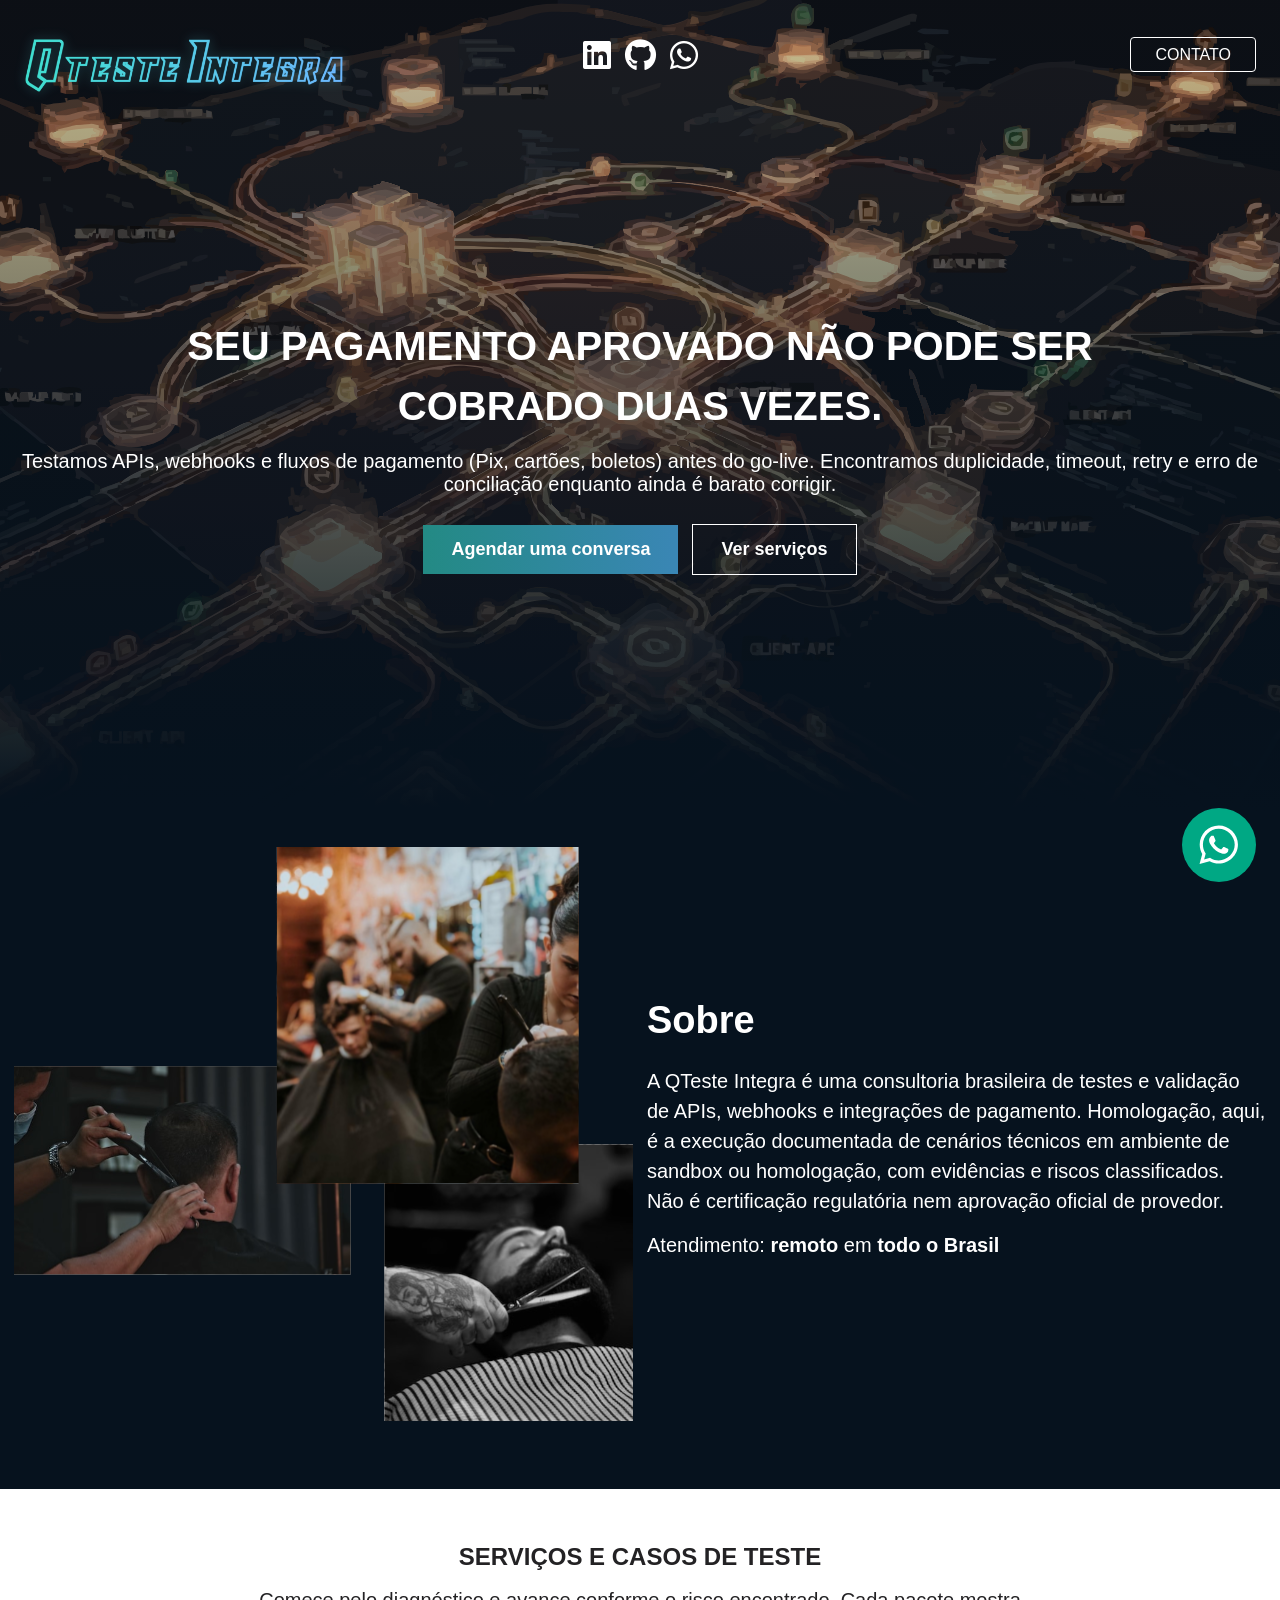
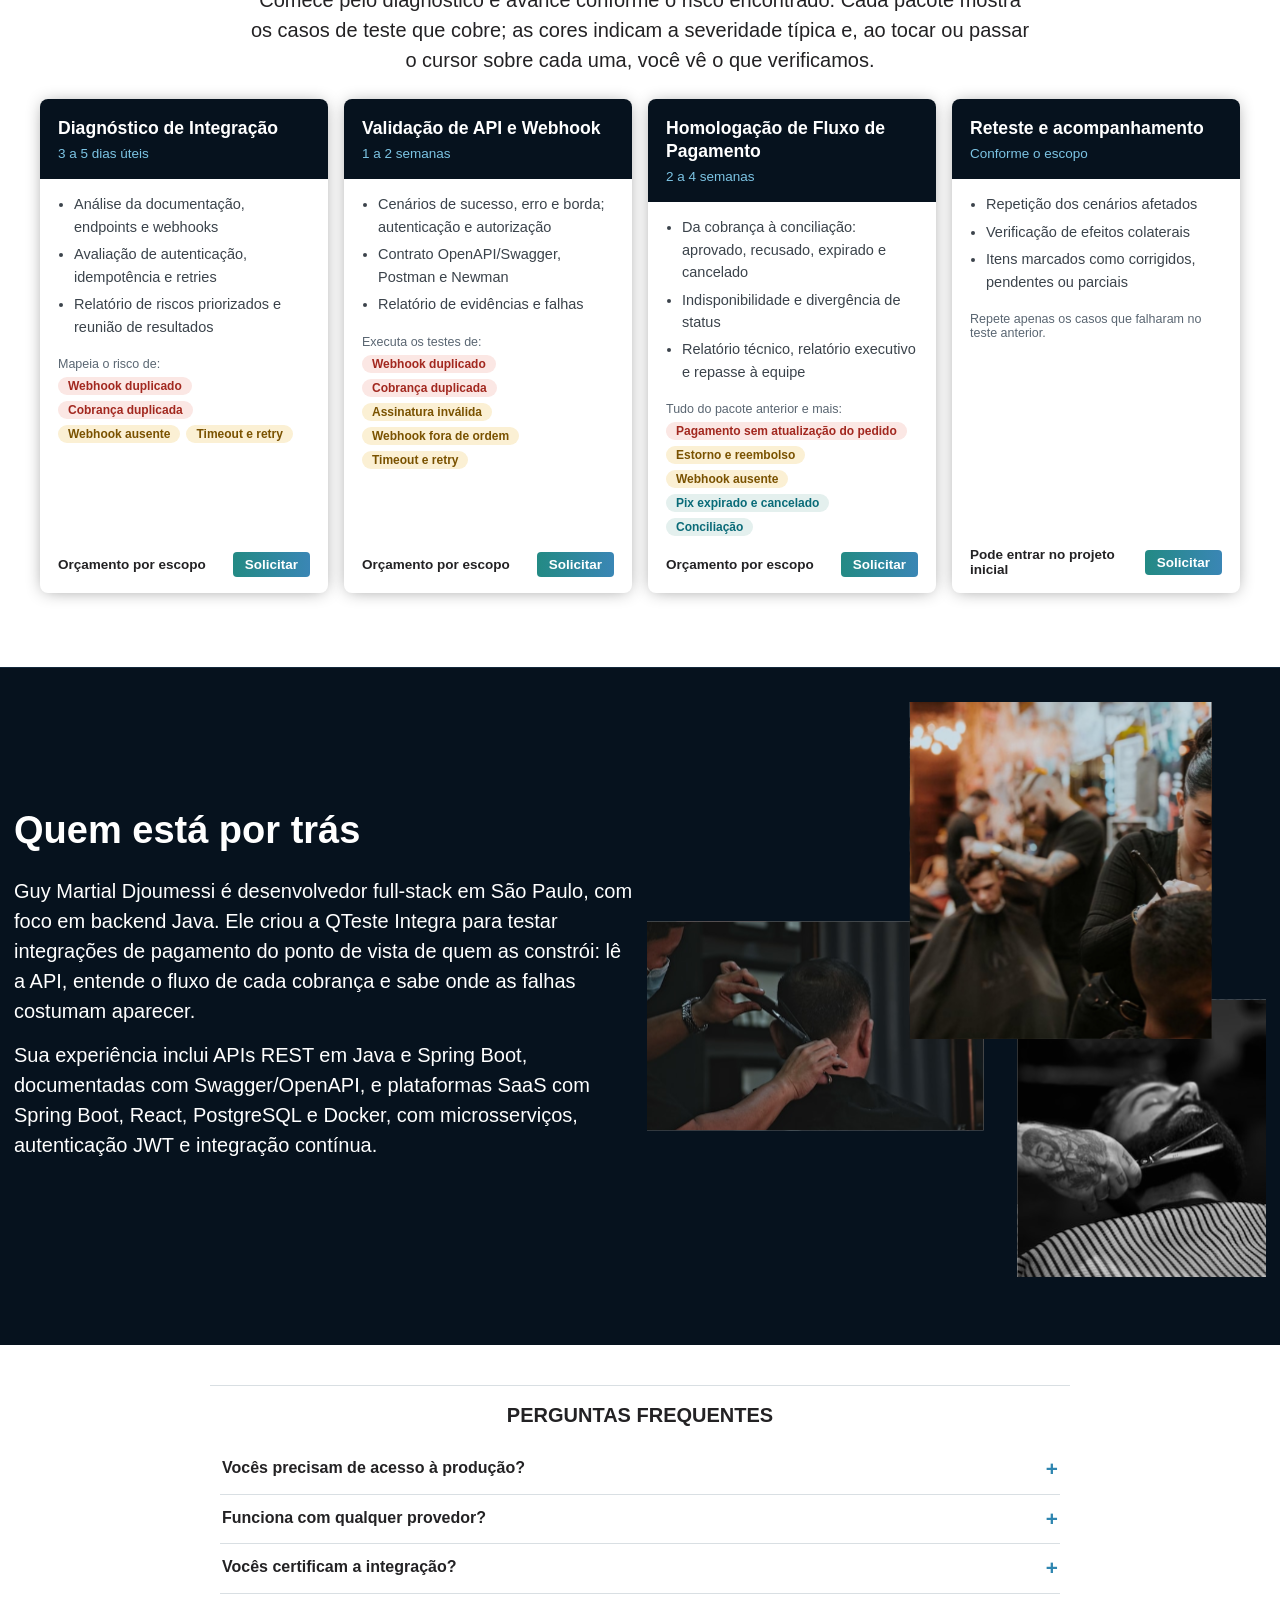
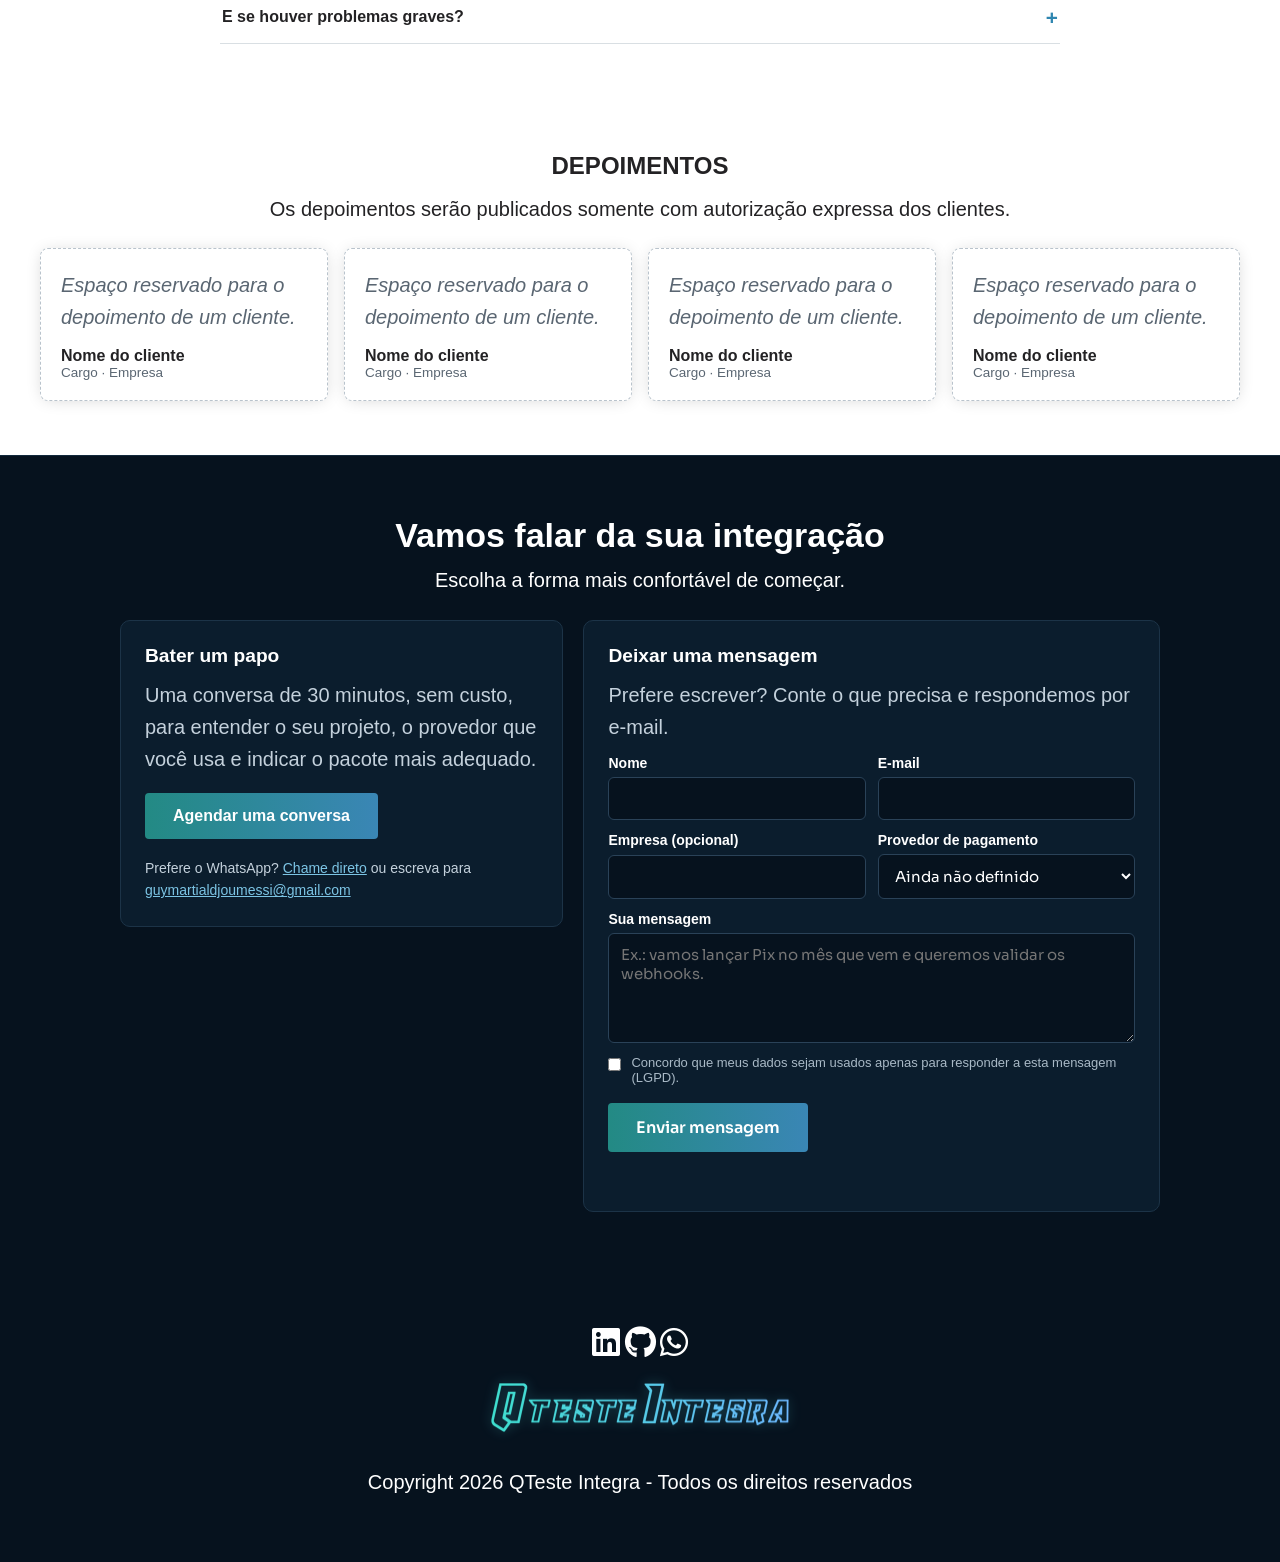
==== index.html @ 2d410e85 "Adiciona todos os arquivos do projeto" ====
<!DOCTYPE html>
<html lang="pt-BR">
<head>
    <meta charset="UTF-8" />
    <meta name="viewport" content="width=device-width, initial-scale=1.0" />
    <title>QTeste Integra - Validação de APIs, webhooks e pagamentos</title>
    <meta name="description" content="Testamos APIs, webhooks e fluxos de pagamento antes do go-live. Diagnóstico, validação e homologação técnica." />

    <!-- Bibliotecas locais (funcionam sem internet) -->
    <link rel="stylesheet" href="libs/aos/aos.css" />
    <link rel="stylesheet" href="libs/fontawesome/css/all.min.css" />

    <!-- Fonte Sora (precisa de internet; sem ela usa Arial) -->
    <link rel="preconnect" href="https://fonts.googleapis.com" />
    <link rel="preconnect" href="https://fonts.gstatic.com" crossorigin />
    <link href="https://fonts.googleapis.com/css2?family=Sora:wght@300;400;500;600&display=swap" rel="stylesheet" />

    <!-- Estilos da página: edite aqui cores e tamanhos -->
    <link rel="stylesheet" href="style.css" />
    <script src="libs/aos/aos.js"></script>
    <noscript><style>[data-aos]{opacity:1!important;transform:none!important}</style></noscript>
</head>
<body>
     <!--Header-->
     <div class="bg-home"> 
        <header>

            <nav class="header-content container">
                <div class="header-icons" data-aos="fade-down" data-aos-delay="0">
                    <a href="https://www.linkedin.com/in/guydjoumessi" target="_blank">
                        <i class="fa-brands fa-linkedin fa-2x"></i>
                    </a>
                    <a href="https://github.com/GMDEVPRO" target="_blank">
                        <i class="fa-brands fa-github fa-2x"></i>
                    </a>
                    <a href="https://api.whatsapp.com/send?phone=5511958567231&amp;text=Quero%20agendar%20uma%20conversa%20sobre%20minha%20integra%C3%A7%C3%A3o%20de%20pagamento." target="_blank">
                        <i class="fa-brands fa-whatsapp fa-2x"></i>
                    </a>
            </div>
            
            <div class="header-logo" data-aos="fade-up" data-aos-delay="300">
                <img class="logo-img" src="asset1/logo-qteste.png" alt="QTeste Integra" />

            </div>

            <div data-aos="fade-down" data-aos-delay="0">
                <a class="header-button" href="cadastro.html">
                    CONTATO
                </a>
            </div>

        </nav>

        <main class="hero container" data-aos="fade-up" data-aos-delay="400">
            <h1>SEU PAGAMENTO APROVADO NÃO PODE SER COBRADO DUAS VEZES.</h1>
            <p>Testamos APIs, webhooks e fluxos de pagamento (Pix, cartões, boletos) antes do go-live. Encontramos duplicidade, timeout, 
               retry e erro de conciliação enquanto ainda é barato corrigir.</p>
            <div class="hero-btns"><a href="cadastro.html" class="button-contact">
                Agendar uma conversa 
            </a><a class="button-contact ghost" href="#servicos">Ver serviços</a></div>
        </main>
    </header>

</div>

<!--ABOUT-->

<section class="about">
    <div class="container about-content">
        <div data-aos="zoom-in" data-aos-delay="100">
            <img 
            src="asset1/sobre-2.svg" 
            alt="imagens sobre a QTeste Integra"
            />
        </div>

        <div 
        class="about-description"
        data-aos="zoom-out-left" data-aos-delay="250" 
        >
            <h2>Sobre</h2>
            <p>A QTeste Integra é uma consultoria brasileira de testes e validação de APIs, webhooks e integrações de pagamento. Homologação, aqui, é a execução documentada de cenários técnicos em ambiente de sandbox ou homologação, com evidências e riscos classificados. Não é certificação regulatória nem aprovação oficial de provedor.</p>
            <p>Atendimento: <strong>remoto</strong> em <strong>todo o Brasil</strong></p>

        </div>
    </div>

</section>

<!--SERVICES-->
<section class="services" id="servicos">
<div class="services-content container">
<h2>Serviços e casos de teste</h2>
<p>Comece pelo diagnóstico e avance conforme o risco encontrado. 
   Cada pacote mostra os casos de teste que cobre; as cores indicam a severidade típica e, ao tocar ou passar o cursor sobre cada uma, você vê o que verificamos.</p>
</div>
<div class="plans">

    <div class="plan" data-aos="fade-up" data-aos-delay="150">
      <div class="plan-top"><h3>Diagnóstico de Integração</h3><span>3 a 5 dias úteis</span></div>
      <ul>
        <li>Análise da documentação, endpoints e webhooks</li>
        <li>Avaliação de autenticação, idempotência e retries</li>
        <li>Relatório de riscos priorizados e reunião de resultados</li>
      </ul>
      <div class="chips"><span>Mapeia o risco de:</span>
        <span class="chip c" title="O mesmo evento chega duas vezes. O pedido deve ser baixado uma vez só.">Webhook duplicado</span>
        <span class="chip c" title="Dois cliques ou um retry criam duas cobranças? Verificamos a chave de idempotência.">Cobrança duplicada</span>
        <span class="chip a" title="O evento nunca chega. Existe consulta de status para recuperar?">Webhook ausente</span>
        <span class="chip a" title="A resposta demora. O retry cria efeito colateral ou respeita o estado anterior?">Timeout e retry</span></div>
      <!-- CHECKOUT (opcional): para vender o diagnóstico online, troque a linha abaixo por
           <div class="plan-info"><strong>Contratar agora</strong><a href="checkout.html">Contratar</a></div>
           e configure o valor e o link de pagamento em checkout.js. -->
      <div class="plan-info"><strong>Orçamento por escopo</strong><a href="cadastro.html?interesse=Diagn%C3%B3stico%20de%20Integra%C3%A7%C3%A3o">Solicitar</a></div></div>

    <div class="plan" data-aos="fade-up" data-aos-delay="250">
      <div class="plan-top"><h3>Validação de API e Webhook</h3><span>1 a 2 semanas</span></div>
      <ul>
        <li>Cenários de sucesso, erro e borda; autenticação e autorização</li>
        <li>Contrato OpenAPI/Swagger, Postman e Newman</li>
        <li>Relatório de evidências e falhas</li>
      </ul>
      <div class="chips"><span>Executa os testes de:</span>
        <span class="chip c" title="O mesmo evento chega duas vezes. O pedido deve ser baixado uma vez só.">Webhook duplicado</span>
        <span class="chip c" title="Dois cliques ou um retry criam duas cobranças? Verificamos a chave de idempotência.">Cobrança duplicada</span>
        <span class="chip a" title="Um payload falso é rejeitado ou aceito como pagamento verdadeiro?">Assinatura inválida</span>
        <span class="chip a" title="Eventos em ordem diferente da esperada não podem corromper o status final.">Webhook fora de ordem</span>
        <span class="chip a" title="A resposta demora. O retry cria efeito colateral ou respeita o estado anterior?">Timeout e retry</span></div>
      <div class="plan-info"><strong>Orçamento por escopo</strong><a href="cadastro.html?interesse=Valida%C3%A7%C3%A3o%20de%20API%20e%20Webhook">Solicitar</a></div></div>

    <div class="plan" data-aos="fade-up" data-aos-delay="300">
      <div class="plan-top"><h3>Homologação de Fluxo de Pagamento</h3><span>2 a 4 semanas</span></div>
      <ul>
        <li>Da cobrança à conciliação: aprovado, recusado, expirado e cancelado</li>
        <li>Indisponibilidade e divergência de status</li>
        <li>Relatório técnico, relatório executivo e repasse à equipe</li>
      </ul>
      <div class="chips"><span>Tudo do pacote anterior e mais:</span>
        <span class="chip c" title="O provedor aprova, o sistema não reconhece. O cliente pagou e não recebeu.">Pagamento sem atualização do pedido</span>
        <span class="chip a" title="Valor parcial, total, repetido e fora do prazo, com reflexo no pedido.">Estorno e reembolso</span>
        <span class="chip a" title="O evento nunca chega. Existe consulta de status para recuperar?">Webhook ausente</span>
        <span class="chip m" title="Status final correto e QR Code antigo sem efeito.">Pix expirado e cancelado</span>
        <span class="chip m" title="Extrato do provedor e base interna batem, inclusive com eventos fora de ordem.">Conciliação</span></div>
      <div class="plan-info"><strong>Orçamento por escopo</strong><a href="cadastro.html?interesse=Homologa%C3%A7%C3%A3o%20de%20Fluxo%20de%20Pagamento">Solicitar</a></div></div>

    <div class="plan" data-aos="fade-up" data-aos-delay="350">
      <div class="plan-top"><h3>Reteste e acompanhamento</h3><span>Conforme o escopo</span></div>
      <ul>
        <li>Repetição dos cenários afetados</li>
        <li>Verificação de efeitos colaterais</li>
        <li>Itens marcados como corrigidos, pendentes ou parciais</li>
      </ul>
      <div class="chips"><span>Repete apenas os casos que falharam no teste anterior.</span></div>
      <div class="plan-info"><strong>Pode entrar no projeto inicial</strong><a href="cadastro.html?interesse=Reteste%20e%20acompanhamento">Solicitar</a></div></div></div>

</section>

<!--ABOUT 2-->
<section class="about about2" id="quem-esta-por-tras">
<div class="container about-content">
<div class="about-description" data-aos="zoom-out-right" data-aos-delay="250">
<h2>Quem está por trás</h2>
<p>Guy Martial Djoumessi é desenvolvedor full-stack em São Paulo, com foco em backend Java. Ele criou a QTeste Integra para testar integrações de pagamento do ponto de vista de quem as constrói: lê a API, entende o fluxo de cada cobrança 
    e sabe onde as falhas costumam aparecer.</p>
<p>Sua experiência inclui APIs REST em Java e Spring Boot, documentadas com Swagger/OpenAPI, e plataformas SaaS com Spring Boot, React, PostgreSQL e Docker, 
    com microsserviços, autenticação JWT e integração contínua.</p>

</div>
<div data-aos="zoom-in" data-aos-delay="100"><img src="asset1/sobre-2.svg" alt="imagens sobre a QTeste Integra" /></div>
</div>
</section>
<!--FAQ-->
<section class="services faq-sec">
<div class="faq" data-aos="fade-up"><h3>Perguntas frequentes</h3><details><summary>Vocês precisam de acesso à produção?</summary><p>Não. Trabalhamos em sandbox ou homologação, com credenciais e dados de teste fornecidos por você.</p></details><details><summary>Funciona com qualquer provedor?</summary><p>Testamos o comportamento da sua integração via APIs REST e webhooks (Pix, cartão ou boleto). Na conversa inicial confirmamos se o ambiente de testes do provedor permite os cenários necessários.</p></details><details><summary>Vocês certificam a integração?</summary><p>Não. O trabalho valida o comportamento técnico e reduz risco operacional. Certificação oficial segue o processo do próprio provedor.</p></details><details><summary>E se houver problemas graves?</summary><p>Cada achado vem com evidência, severidade e recomendação. Depois das correções, o reteste confirma o que foi resolvido.</p></details></div>
</section>

<!--TESTIMONIALS-->
<section class="services testi">
<div class="services-content container"><h2>Depoimentos</h2>
<p>Os depoimentos serão publicados somente com autorização expressa dos clientes.</p></div>
<div class="testi-grid"><div class="testi-card" data-aos="fade-up" data-aos-delay="150"><p class="q">Espaço reservado para o depoimento de um cliente.</p><strong>Nome do cliente</strong><span>Cargo · Empresa</span></div><div class="testi-card" data-aos="fade-up" data-aos-delay="250"><p class="q">Espaço reservado para o depoimento de um cliente.</p><strong>Nome do cliente</strong><span>Cargo · Empresa</span></div><div class="testi-card" data-aos="fade-up" data-aos-delay="350"><p class="q">Espaço reservado para o depoimento de um cliente.</p><strong>Nome do cliente</strong><span>Cargo · Empresa</span></div><div class="testi-card" data-aos="fade-up" data-aos-delay="450"><p class="q">Espaço reservado para o depoimento de um cliente.</p><strong>Nome do cliente</strong><span>Cargo · Empresa</span></div></div>
</section>

<!--CONTACT-->
<!-- Contato: "Bater um papo" (WhatsApp) ou "Deixar uma mensagem" (formulário -> e-mail).
     Configure o envio do formulário em script.js (variáveis EMAIL e FORM_ENDPOINT). -->
<section class="about contact-sec" id="contato">
    <div class="container">
        <div class="contact-head" data-aos="fade-up">
            <h2>Vamos falar da sua integração</h2>
            <p>Escolha a forma mais confortável de começar.</p>
        </div>
        <div class="contact-grid">
            <div class="contact-card" data-aos="fade-up" data-aos-delay="150">
                <h3>Bater um papo</h3>
                <p>Uma conversa de 30 minutos, sem custo, para entender o seu projeto, o provedor que você usa e indicar o pacote mais adequado.</p>
                <a class="button-contact" href="cadastro.html">Agendar uma conversa</a>
                <p class="contact-small">Prefere o WhatsApp? <a href="https://api.whatsapp.com/send?phone=5511958567231&amp;text=Quero%20bater%20um%20papo%20sobre%20o%20meu%20projeto%20de%20integra%C3%A7%C3%A3o." target="_blank">Chame direto</a> ou escreva para <a href="mailto:guymartialdjoumessi@gmail.com">guymartialdjoumessi@gmail.com</a></p>
            </div>
            <form class="contact-card" id="contact-form" data-aos="fade-up" data-aos-delay="250">
                <h3>Deixar uma mensagem</h3>
                <p>Prefere escrever? Conte o que precisa e respondemos por e-mail.</p>
                <div class="field-row">
                    <label>Nome<input name="nome" required autocomplete="name" /></label>
                    <label>E-mail<input name="email" type="email" required autocomplete="email" /></label>
                </div>
                <div class="field-row">
                    <label>Empresa (opcional)<input name="empresa" autocomplete="organization" /></label>
                    <label>Provedor de pagamento
                        <select name="provedor">
                            <option>Ainda não definido</option>
                            <option>Pix direto</option>
                            <option>Gateway de cartão</option>
                            <option>Boleto</option>
                            <option>Vários provedores</option>
                        </select>
                    </label>
                </div>
                <label>Sua mensagem<textarea name="mensagem" required placeholder="Ex.: vamos lançar Pix no mês que vem e queremos validar os webhooks."></textarea></label>
                <input type="text" name="_gotcha" class="hp" tabindex="-1" autocomplete="off" aria-hidden="true" />
                <label class="chk"><input type="checkbox" name="lgpd" required /> Concordo que meus dados sejam usados apenas para responder a esta mensagem (LGPD).</label>
                <button class="button-contact" type="submit">Enviar mensagem</button>
                <p class="form-status" id="form-status" role="status"></p>
            </form>
        </div>
    </div>
</section>

<!--FOOTER-->
<footer class="footer">
        <div class="footer-icons">
            <a href="https://www.linkedin.com/in/guydjoumessi" target="_blank">
                <i class="fa-brands fa-linkedin fa-2x"></i>
            </a>
            <a href="https://github.com/GMDEVPRO" target="_blank">
                <i class="fa-brands fa-github fa-2x"></i>
            </a>
            <a href="https://api.whatsapp.com/send?phone=5511958567231&amp;text=Quero%20agendar%20uma%20conversa%20sobre%20minha%20integra%C3%A7%C3%A3o%20de%20pagamento." target="_blank">
                <i class="fa-brands fa-whatsapp fa-2x"></i>
            </a>
        </div>

        <div class="footer-logo"><img class="logo-img" src="asset1/logo-qteste.png" alt="QTeste Integra" /></div>

        <p>Copyright 2026 QTeste Integra - Todos os direitos reservados</p>

    </footer>

     <!---Button Watsapp-->

     <a 
     href="https://api.whatsapp.com/send?phone=5511958567231&amp;text=Quero%20agendar%20uma%20conversa%20sobre%20minha%20integra%C3%A7%C3%A3o%20de%20pagamento."
     class="btn-whatsapp"
     target="_blank" >
         <img src="asset1/whatssapp.svg" alt="botão WhatsApp" />
         <span class="tooltip-text">Fale conosco</span>
     </a>
     
     
  



    <script src="script.js"></script>
</body>
</html>
---- style.css ----
/* ============================================================
   QTeste Integra - landing page
   Estrutura: 1) estilos do modelo original  2) estilos adicionados
   (serviços, casos de teste, FAQ, depoimentos, logotipo, botões)
   Cor dos botões (cor do símbolo): --btn, definida logo abaixo
   ============================================================ */

:root{--btn:linear-gradient(90deg,#238a84,#3a86b5)}
* {
  margin: 0;
  padding: 0;
  box-sizing: border-box;
  outline: 0;
}

header {
  width: 100%;
}

.header-content {
  display: flex;
  align-items: center;
  justify-content: space-between;
}

i {
  color: #fff;
}

.header-icons {
  display: flex;
  gap: 14px;
}

.header-icons a:hover i {
  animation: translateY 0.8s infinite alternate;
  color: #4fb0d8;
}

@keyframes translateY {
  from {
    transform: translateY(0) scale(1);
  }
  to {
    transform: translateY(-8px) scale(1.1);
  }
}
.header-button {
  border: 1px solid #fff;
  padding: 8px 24px;
  border-radius: 4px;
  color: #fff;
  background-color: transparent;
  transition: background-color 0, 8s;
}

.header-button:hover {
  border: 1px solid #3a86b5;
  background: var(--btn);
}

.header-logo {
  display: flex;
  align-items: center;
  justify-content: center;
  margin-top: 20px;
}

@media screen and (max-width: 768px) {
  .header-content {
    width: 100%;
    flex-direction: column;
    align-items: center;
    justify-content: center;
  }
  .header-content i {
    margin-top: 16px;
    font-size: 34px;
  }
  .header-logo img {
    width: 160px;
    margin-top: 46px;
  }
  .header-button {
    display: none;
  }
}
.container {
  max-width: 1440px;
  margin: 0 auto;
  padding: 0 8px;
}

.bg-home {
  position: relative;
}

.bg-home::before {
  content: "";
  display: block;
  position: absolute;
  background-image: linear-gradient(to bottom, rgba(6, 18, 30, 0.1), #06121e), url("asset1/bg1.svg");
  left: 0;
  top: 0;
  width: 100%;
  height: 100%;
  z-index: -1;
  background-size: cover;
  background-repeat: no-repeat;
  background-position: 50% 0;
  opacity: 0.9;
}

.hero {
  color: #fff;
  min-height: 80vh;
  display: flex;
  flex-direction: column;
  align-items: center;
  justify-content: center;
  padding: 14px;
}
.hero h1 {
  text-align: center;
  line-height: 150%;
  max-width: 940px;
  font-size: 40px;
}

p {
  text-align: center;
  margin: 14px 0;
  font-size: 20px;
}

.button-contact {
  padding: 14px 28px;
  color: #fff;
  background: var(--btn);
  border: 0;
  font-size: 18px;
  font-weight: 600;
  margin: 14px 0;
}

.button-contact:hover {
  animation: scale-Button 0.8s alternate infinite;
}

@keyframes scale-Button {
  from {
    transform: scale(1);
  }
  to {
    transform: scale(1.07);
  }
}
@media screen and (max-width: 768px) {
  .hero {
    min-height: 60vh;
  }
  .hero h1 {
    font-size: 34px;
    padding: 0 14px;
    width: 100%;
  }
  .hero p {
    font-size: 14px;
  }
}
@media screen and (max-width: 480px) {
  .hero h1 {
    font-size: 24px;
  }
}
.about {
  background-color: #06121e;
  overflow: hidden;
  color: #fff;
}

.about-content {
  display: flex;
  align-items: center;
  justify-content: center;
  gap: 14px;
  padding: 34px 14px 64px 14px;
}
.about-content img {
  max-width: 570;
}

.about-content div {
  flex: 1;
}

.about-description h2 {
  font-size: 38px;
  margin-bottom: 24px;
}
.about-description p {
  margin-bottom: 14px;
  line-height: 150%;
}

@media screen and (max-width: 768px) {
  .about-content {
    flex-direction: column;
  }
}
.about {
  background-color: #06121e;
  overflow: hidden;
  color: #fff;
}

.about-content {
  display: flex;
  align-items: center;
  justify-content: center;
  gap: 14px;
  padding: 34px 14px 64px 14px;
}
.about-content img {
  max-width: 570;
}

.about-content div {
  flex: 1;
}

.about-description h2 {
  font-size: 38px;
  margin-bottom: 24px;
}
.about-description p {
  margin-bottom: 14px;
  line-height: 150%;
}

@media screen and (max-width: 768px) {
  .about-content {
    flex-direction: column;
  }
}
.services {
  background-color: #fff;
  color: #232224;
  display: flex;
  flex-direction: column;
  align-items: center;
  justify-content: center;
  padding: 54px 14px;
}

.services-content h2 {
  text-transform: uppercase;
  text-align: center;
  font-size: 38;
  margin-bottom: 14px;
}

.services-content p {
  line-height: 150%;
  margin-bottom: 14px;
  text-align: center;
  max-width: 780px;
}

.haircuts {
  display: flex;
  justify-content: center;
  align-items: center;
  gap: 16px;
  padding: 0 44px 34px 44px;
}

.haircut {
  flex: 1;
  display: flex;
  flex-direction: column;
  background-color: #fff;
  border-radius: 8px;
  box-shadow: 0px 1px 17px -4px rgba(0, 0, 0, 0.45);
  overflow: hidden;
}
.haircut img {
  width: 100%;
  max-width: 354px;
  transition: 0.2s;
}

.haircut img:hover {
  transform: scale(1.2);
  z-index: 1;
}

.haircut-info {
  width: 100%;
  display: flex;
  justify-content: space-between;
  background-color: #fff;
  z-index: 99;
}

.haircut-info button {
  color: #fff;
  background: var(--btn);
  padding: 4px 8px;
  border-radius: 4px;
  border: 0;
  cursor: default;
}

@media screen and (max-width: 768px) {
  .haircuts {
    flex-direction: column;
  }
  .haircut img {
    max-width: 740px;
  }
}
.footer {
  display: flex;
  flex-direction: column;
  align-items: center;
  justify-content: center;
  padding: 54px 0;
  gap: 24px;
  color: #fff;
}

.btn-whatsapp {
  position: fixed;
  bottom: 14px;
  right: 24px;
  z-index: 99;
}
.btn-whatsapp img {
  max-width: 74px;
  transition: transform 0.4s;
}
.btn-whatsapp img:hover {
  transform: scale(1.1);
}

.btn-whatsapp .tooltip-text {
  visibility: hidden;
  position: absolute;
  width: 120px;
  top: 8px;
  left: -144%;
  padding: 6px;
  border-radius: 8px;
  text-align: center;
  background: center;
  background-color: #232224;
  color: #fff;
  opacity: 0;
  transition: opacity 0.4s;
}

.btn-whatsapp:hover .tooltip-text {
  visibility: visible;
  opacity: 1;
}

@media screen and (max-width: 768px) {
  .btn-whatsapp img {
    max-width: 64px;
  }
}
body {
  font-family: "saora", sans-serif;
  width: 100%;
  height: 100%;
  position: relative;
  background-color: #06121e;
}

button {
  font-family: "sora", sans-serif;
  cursor: pointer;
}

svg {
  width: 100%;
}

img {
  width: 100%;
}

a {
  cursor: pointer;
  text-decoration: none;
}

/* ---------- ESTILOS ADICIONADOS ---------- */
.plans{display:grid;grid-template-columns:repeat(auto-fit,minmax(250px,1fr));gap:16px;max-width:1240px;width:100%;padding:10px 20px 20px}
.plan{display:flex;flex-direction:column;background:#fff;border-radius:8px;box-shadow:0 1px 17px -4px rgba(0,0,0,.45);overflow:hidden;text-align:left}
.plan-top{background:#06121e;color:#fff;padding:18px}
.plan-top h3{font-size:1.1rem;line-height:1.3}
.plan-top span{display:block;margin-top:6px;color:#7cc4e4;font-size:13.5px}
.plan ul{margin:14px 18px 0 34px;color:#3b434b;font-size:14.5px;line-height:1.55}
.plan li{margin-bottom:5px}
.chips{display:flex;flex-wrap:wrap;gap:6px;margin:14px 18px 0;align-items:center}
.chips>span:first-child{width:100%;font-size:12.5px;color:#5a6672}
.chip{font-size:12px;font-weight:600;padding:2px 10px;border-radius:99px;cursor:pointer}
.chip.c{background:#fbe7e4;color:#a2281f}.chip.a{background:#fbf0d4;color:#7a5200}.chip.m{background:#e4f0ee;color:#0a6b78}
.chip-desc{width:100%;font-size:12.5px;color:#3b434b;margin-top:4px}
.plan-info{margin-top:auto;display:flex;justify-content:space-between;align-items:center;padding:16px 18px;gap:8px}
.plan-info strong{font-size:13.5px}
.plan-info a{color:#fff;background:var(--btn);padding:5px 12px;border-radius:4px;font-size:13.5px;font-weight:600}
.launch{max-width:780px}
.faq{max-width:860px;width:100%;margin:30px auto 0;text-align:left;border-top:1px solid #d9dfe3;padding:0 10px}
.faq h3{text-transform:uppercase;font-size:20px;text-align:center;margin:18px 0}
.faq details{border-bottom:1px solid #d9dfe3;padding:14px 2px}
.faq summary{cursor:pointer;font-weight:600;list-style:none;display:flex;justify-content:space-between;gap:12px}
.faq summary::-webkit-details-marker{display:none}
.faq summary::after{content:"+";color:#2f86b0;font-size:1.3rem;line-height:1}
.faq details[open] summary::after{content:"\2013"}
.faq details p{text-align:left;margin:10px 0 0;line-height:1.7;font-size:15px;color:#5a6672}
.about2{border-top:1px solid #12293c}
.about-description p{text-align:left}
.testi-grid{display:grid;grid-template-columns:repeat(auto-fit,minmax(230px,1fr));gap:16px;max-width:1240px;width:100%;padding:10px 20px 0}
.testi-card{border:1px dashed #b9c3cc;border-radius:8px;padding:20px;text-align:left;box-shadow:0 1px 17px -4px rgba(0,0,0,.2)}
.testi-card .q{text-align:left;font-style:italic;color:#5a6672;line-height:1.6;margin:0 0 14px}
.testi-card strong{display:block}.testi-card span{display:block;font-size:13.5px;color:#5a6672}
.header-logo{gap:12px}
.wm{display:block;line-height:1.1;text-align:center;color:#fff}
.wm b{display:block;font-size:28px;font-weight:600;letter-spacing:.04em}
.wm small{display:block;font-size:10px;letter-spacing:.2em;color:#7cc4e4;margin-top:3px}
.footer-logo{display:flex;align-items:center;justify-content:center;gap:12px}
.hero-btns{display:flex;gap:14px;flex-wrap:wrap;justify-content:center;align-items:center}
.button-contact{display:inline-block}
.button-contact.ghost{background:transparent;border:1px solid #fff}
.button-contact.ghost:hover{background:var(--btn);border-color:#3a86b5}
.faq-sec{padding-top:10px}
@media(max-width:768px){.header-logo{margin-top:24px}.wm b{font-size:22px}}

/* ---------- CONTATO (bater um papo / deixar mensagem) ---------- */
.contact-sec{padding:60px 14px;border-top:1px solid #12293c}
.contact-head{text-align:center;margin-bottom:28px}
.contact-head h2{font-size:34px;margin-bottom:6px}
.contact-grid{display:grid;grid-template-columns:1fr 1.3fr;gap:20px;max-width:1040px;margin:0 auto;align-items:start}
.contact-card{background:#0b1d2d;border:1px solid #1c3347;border-radius:10px;padding:24px;display:flex;flex-direction:column;gap:12px;text-align:left}
.contact-card h3{font-size:1.2rem}
.contact-card p{text-align:left;margin:0;line-height:1.6;color:#c4d1dc}
.contact-card .button-contact{align-self:flex-start;margin:6px 0;border-radius:4px;font-size:16px;cursor:pointer}
.contact-small{font-size:14px}
.contact-small a{color:#7cc4e4;text-decoration:underline}
.field-row{display:grid;grid-template-columns:1fr 1fr;gap:12px}
.contact-card label{display:grid;gap:6px;font-size:14px;font-weight:600}
.contact-card input,.contact-card select,.contact-card textarea{font:400 15px "Sora",Arial,sans-serif;padding:11px 12px;border-radius:6px;border:1px solid #2a4258;background:#06121e;color:#fff;width:100%}
.contact-card textarea{min-height:110px;resize:vertical}
.contact-card input:focus,.contact-card select:focus,.contact-card textarea:focus{outline:2px solid #3a86b5;outline-offset:1px}
.contact-card label.chk{display:flex;gap:10px;align-items:flex-start;font-weight:400;font-size:13px;color:#a9b9c6}
.contact-card label.chk input{width:auto;margin-top:3px}
.hp{position:absolute!important;left:-9999px;width:1px;height:1px;opacity:0}
.form-status{font-size:14px;min-height:1.2em}
.form-status.ok{color:#5fd199}.form-status.err{color:#ff8a80}
@media(max-width:768px){.contact-grid{grid-template-columns:1fr}.field-row{grid-template-columns:1fr}.contact-head h2{font-size:28px}}

/* ---------- LOGOTIPO (imagem) ---------- */
.header-logo img.logo-img,.footer-logo img.logo-img{width:340px;max-width:78vw;height:auto;margin-top:0}
@media(max-width:768px){.header-logo img.logo-img{width:260px;margin-top:14px}.footer-logo img.logo-img{width:240px}}

/* ---------- CABEÇALHO: logotipo à esquerda, redes no centro, botão à direita ---------- */
.header-content{display:grid;grid-template-columns:1fr auto 1fr;align-items:center;padding:18px 24px 0;gap:16px}
.header-content .header-logo{grid-column:1;grid-row:1;justify-self:start}
.header-content .header-icons{grid-column:2;grid-row:1;justify-self:center}
.header-content>div:last-child{grid-column:3;grid-row:1;justify-self:end}   /* botão "Agendar conversa" */
.header-logo img.logo-img,.footer-logo img.logo-img{width:320px;max-width:none;height:auto;margin:0;filter:drop-shadow(0 0 6px rgba(79,208,223,.35))}
.footer-logo img.logo-img{width:300px;max-width:80vw}
@media(max-width:768px){   /* tablet e celular: logotipo em cima, ícones embaixo, centralizados */
  .header-content{display:flex;flex-direction:column;align-items:center;justify-content:center;gap:12px;padding:16px 16px 0}
  .header-content .header-logo{order:1;margin:0}
  .header-content .header-icons{order:2;gap:14px;margin:0}
  .header-logo img.logo-img{width:min(270px,80vw)}
  .header-content>div:last-child{display:none}   /* o botão do topo fica só no desktop */
}
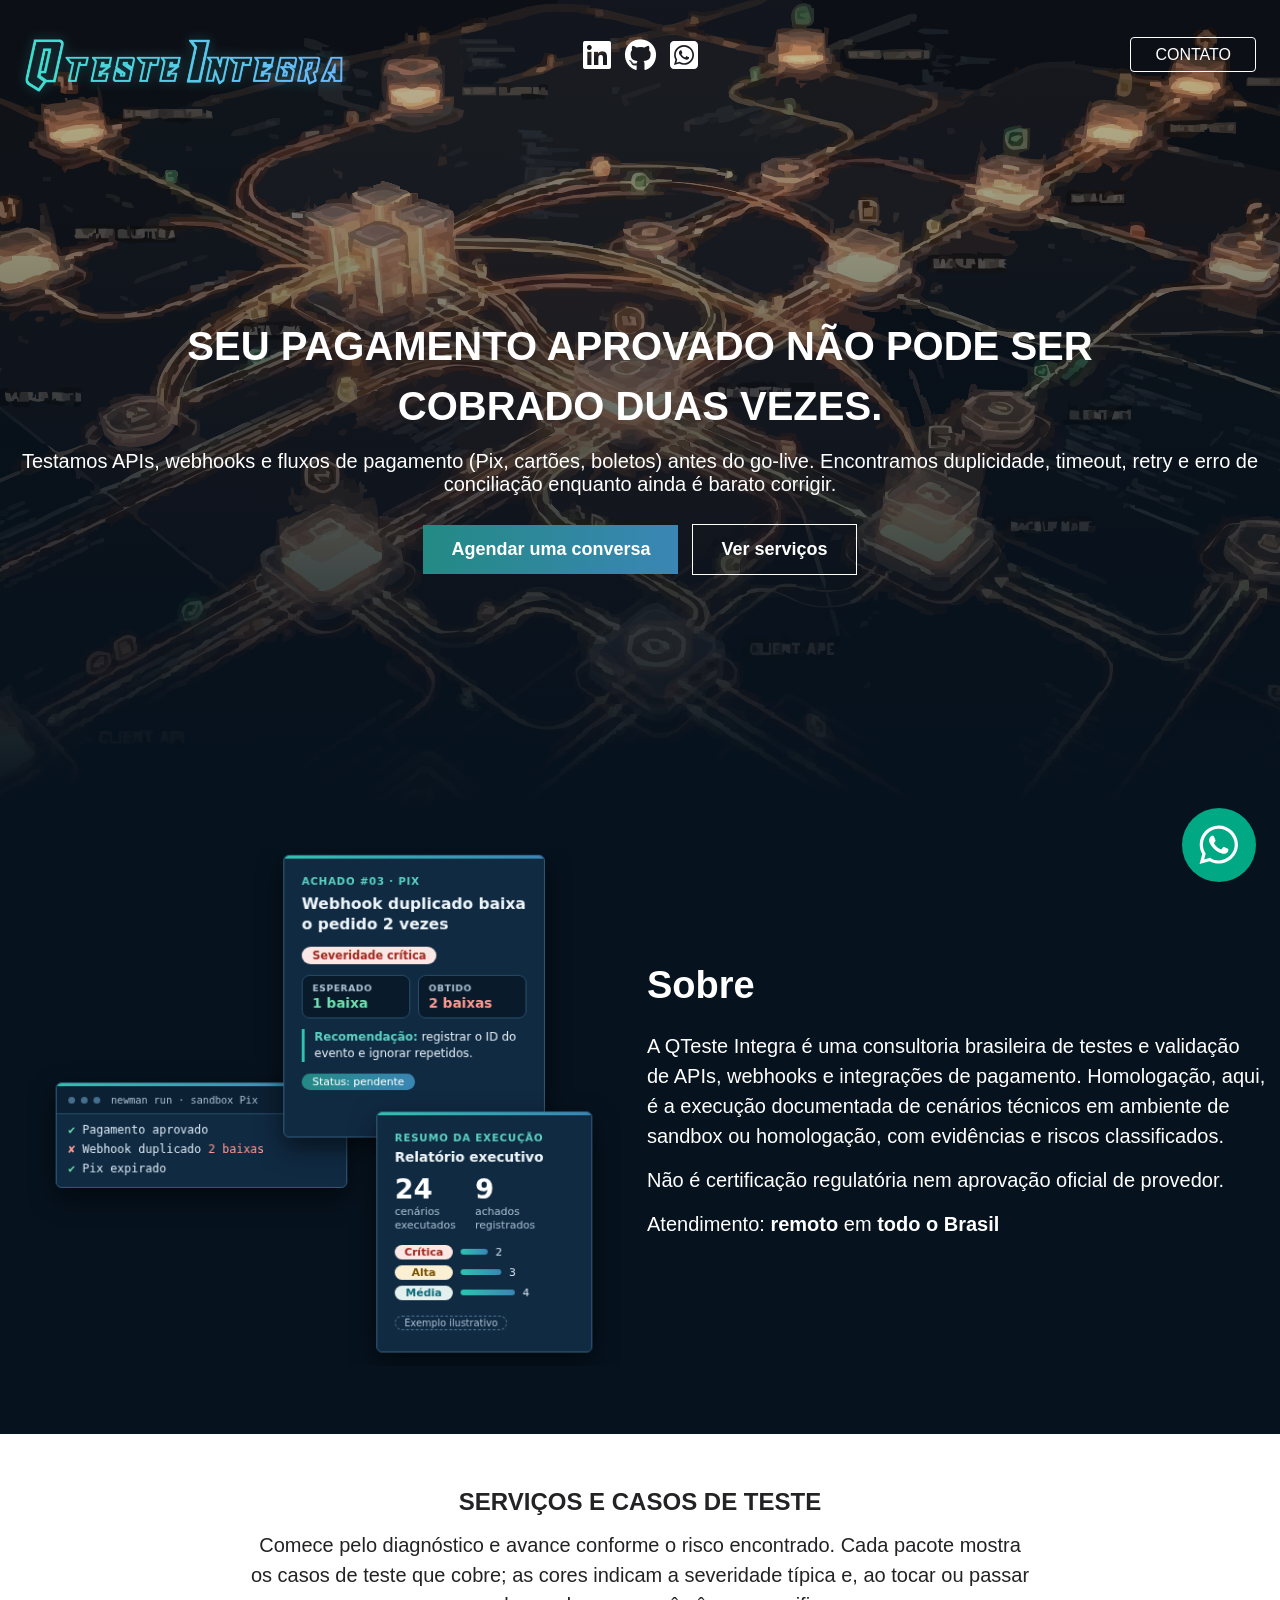
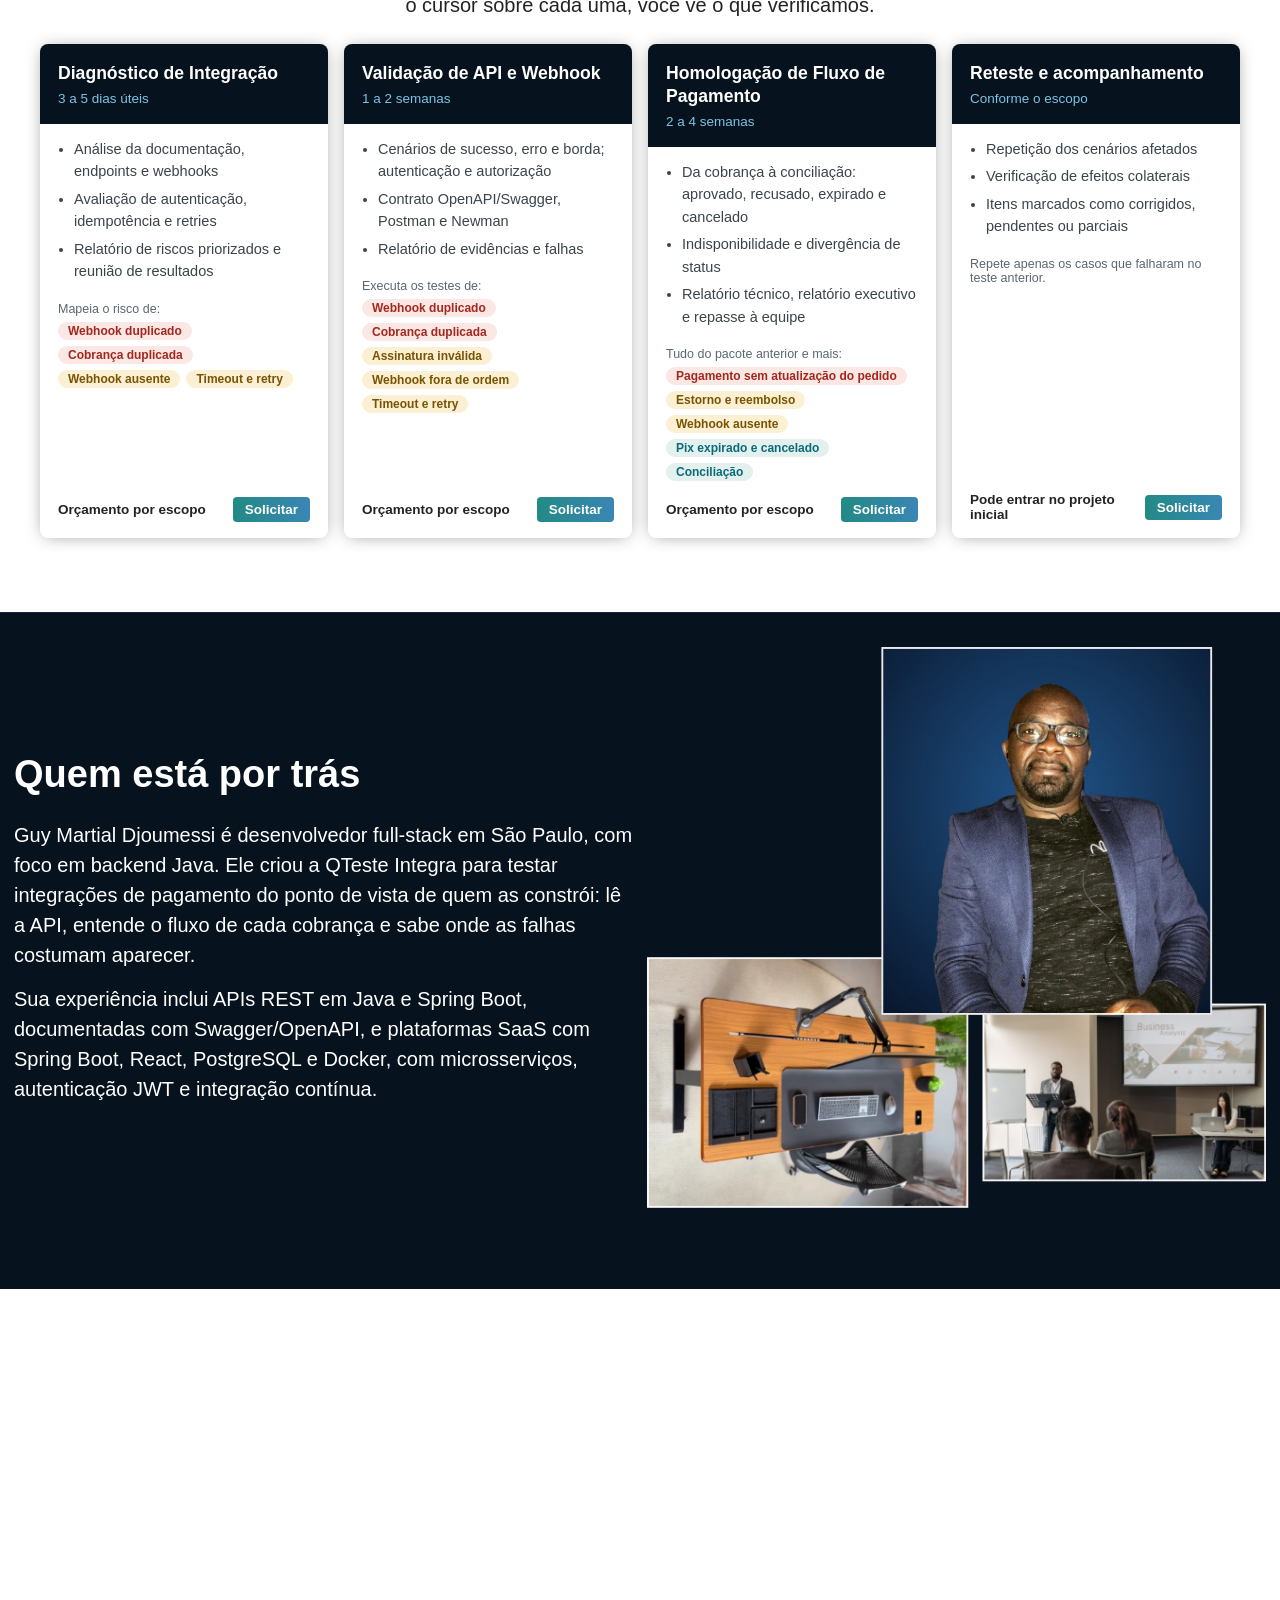
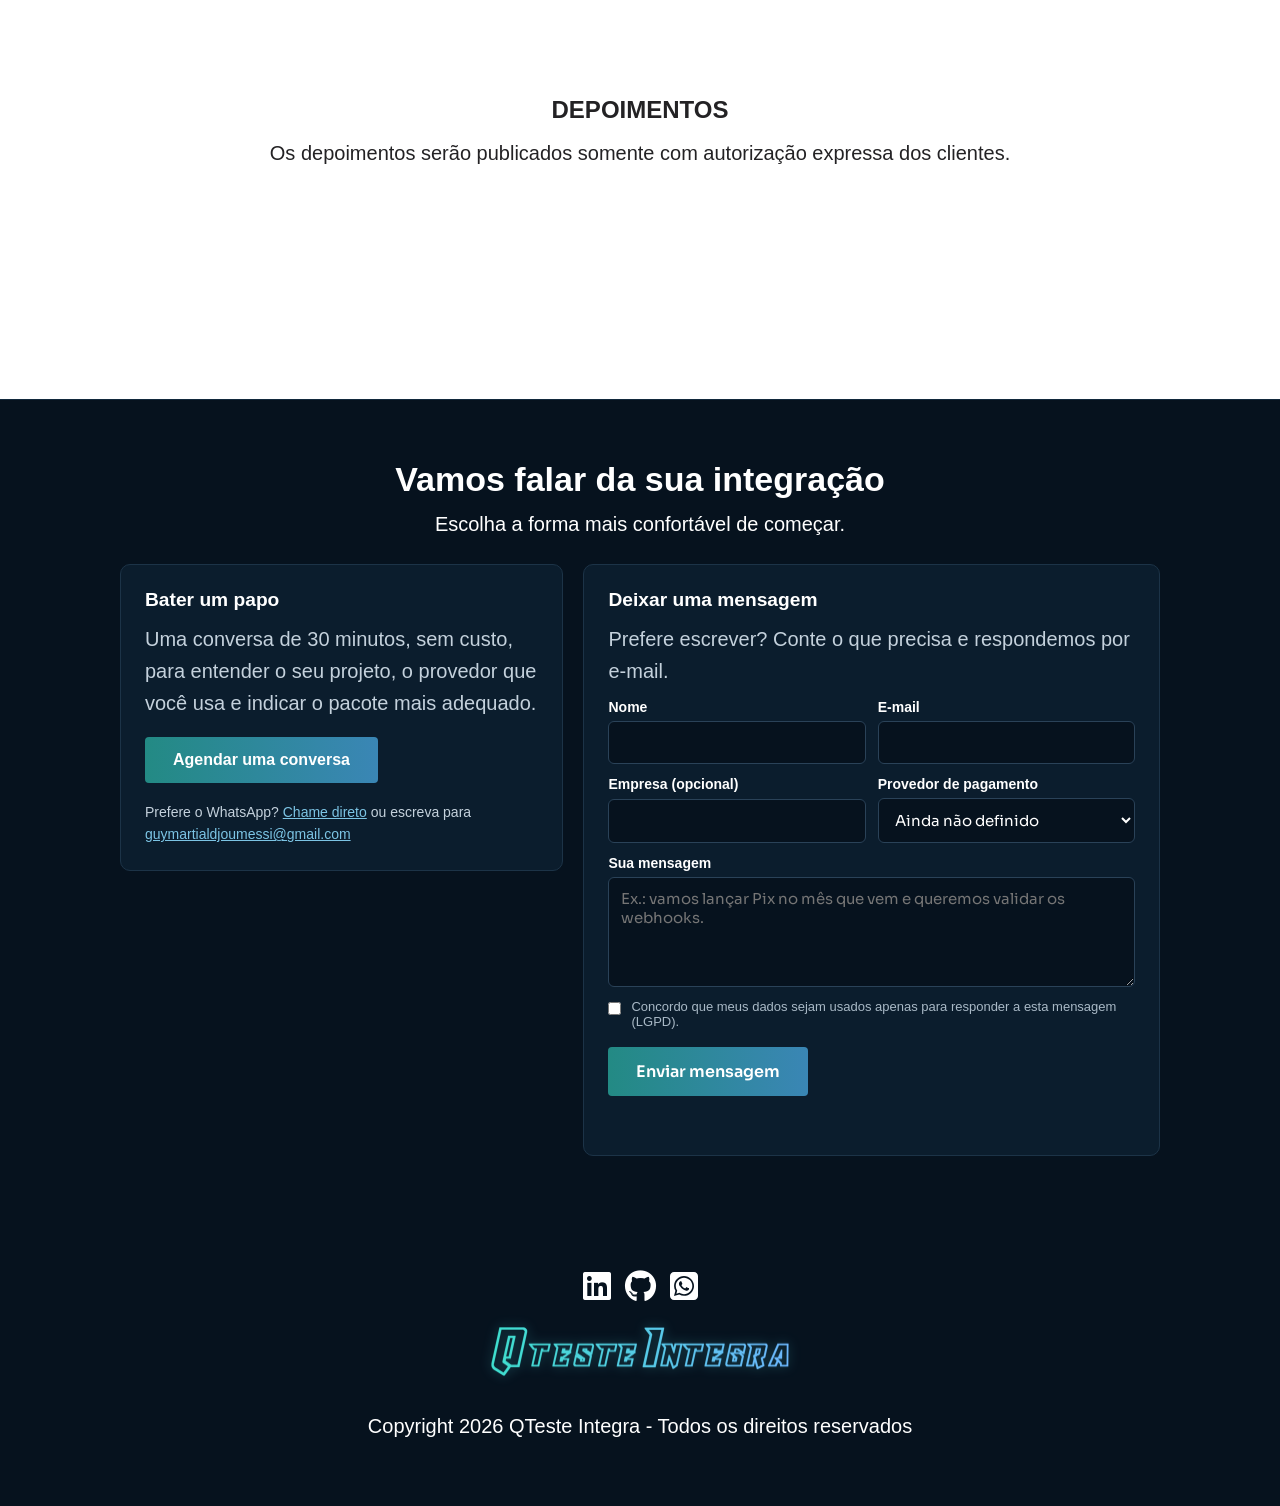
==== commit d007639a: "feat(index): atualiza favicons, icone do WhatsApp e imagens das secoes" ====
--- a/index.html
+++ b/index.html
@@ -5,6 +5,23 @@
     <meta name="viewport" content="width=device-width, initial-scale=1.0" />
     <title>QTeste Integra - Validação de APIs, webhooks e pagamentos</title>
     <meta name="description" content="Testamos APIs, webhooks e fluxos de pagamento antes do go-live. Diagnóstico, validação e homologação técnica." />
+
+    <!-- Ícones -->
+    <link rel="icon" href="asset1/favicon.ico" sizes="48x48" />
+    <link rel="icon" type="image/png" sizes="32x32" href="asset1/favicon-32.png" />
+    <link rel="apple-touch-icon" href="asset1/apple-touch-icon.png" />
+
+    <!-- Prévia ao compartilhar (WhatsApp, LinkedIn, Facebook) -->
+    <meta property="og:type" content="website" />
+    <meta property="og:locale" content="pt_BR" />
+    <meta property="og:site_name" content="QTeste Integra" /> 
+    <meta property="og:title" content="QTeste Integra - Validação de APIs, webhooks e pagamentos" />
+    <meta property="og:description" content="Testamos APIs, webhooks e fluxos de pagamento (Pix, cartão e boleto) antes do go-live." />
+    <meta property="og:url" content="https://SEU-DOMINIO.com.br/" />
+    <meta property="og:image" content="https://SEU-DOMINIO.com.br/asset1/og-qteste.jpg" />
+    <meta property="og:image:width" content="1200" />
+    <meta property="og:image:height" content="630" />
+    <meta name="twitter:card" content="summary_large_image" />
 
     <!-- Bibliotecas locais (funcionam sem internet) -->
     <link rel="stylesheet" href="libs/aos/aos.css" />
@@ -34,7 +51,7 @@
                         <i class="fa-brands fa-github fa-2x"></i>
                     </a>
                     <a href="https://api.whatsapp.com/send?phone=5511958567231&amp;text=Quero%20agendar%20uma%20conversa%20sobre%20minha%20integra%C3%A7%C3%A3o%20de%20pagamento." target="_blank">
-                        <i class="fa-brands fa-whatsapp fa-2x"></i>
+                    <svg class="icon-wa" viewBox="0 0 448 512" aria-label="WhatsApp" role="img"><path d="M92.1 254.6c0 24.9 7 49.2 20.2 70.1l3.1 5-13.3 48.6 49.9-13.1 4.8 2.9c20.2 12 43.4 18.4 67.1 18.4l.1 0c72.6 0 133.3-59.1 133.3-131.8 0-35.2-15.2-68.3-40.1-93.2-25-25-58-38.7-93.2-38.7-72.7 0-131.8 59.1-131.9 131.8zM274.8 330c-12.6 1.9-22.4 .9-47.5-9.9-36.8-15.9-61.8-51.5-66.9-58.7-.4-.6-.7-.9-.8-1.1-2-2.6-16.2-21.5-16.2-41 0-18.4 9-27.9 13.2-32.3 .3-.3 .5-.5 .7-.8 3.6-4 7.9-5 10.6-5 2.6 0 5.3 0 7.6 .1l.8 0c2.3 0 5.2 0 8.1 6.8 1.2 2.9 3 7.3 4.9 11.8 3.3 8 6.7 16.3 7.3 17.6 1 2 1.7 4.3 .3 6.9-3.4 6.8-6.9 10.4-9.3 13-3.1 3.2-4.5 4.7-2.3 8.6 15.3 26.3 30.6 35.4 53.9 47.1 4 2 6.3 1.7 8.6-1 2.3-2.6 9.9-11.6 12.5-15.5 2.6-4 5.3-3.3 8.9-2s23.1 10.9 27.1 12.9c.8 .4 1.5 .7 2.1 1 2.8 1.4 4.7 2.3 5.5 3.6 .9 1.9 .9 9.9-2.4 19.1-3.3 9.3-19.1 17.7-26.7 18.8zM448 96c0-35.3-28.7-64-64-64L64 32C28.7 32 0 60.7 0 96L0 416c0 35.3 28.7 64 64 64l320 0c35.3 0 64-28.7 64-64l0-320zM148.1 393.9L64 416 86.5 333.8c-13.9-24-21.2-51.3-21.2-79.3 .1-87.4 71.2-158.5 158.6-158.5 42.4 0 82.2 16.5 112.2 46.5 29.9 30 47.9 69.8 47.9 112.2 0 87.4-72.7 158.5-160.1 158.5-26.6 0-52.7-6.7-75.8-19.3z"/></svg>
                     </a>
             </div>
             
@@ -69,7 +86,7 @@
     <div class="container about-content">
         <div data-aos="zoom-in" data-aos-delay="100">
             <img 
-            src="asset1/sobre-2.svg" 
+            src="asset1/sobre-cartoes-639x536.png" 
             alt="imagens sobre a QTeste Integra"
             />
         </div>
@@ -79,7 +96,8 @@
         data-aos="zoom-out-left" data-aos-delay="250" 
         >
             <h2>Sobre</h2>
-            <p>A QTeste Integra é uma consultoria brasileira de testes e validação de APIs, webhooks e integrações de pagamento. Homologação, aqui, é a execução documentada de cenários técnicos em ambiente de sandbox ou homologação, com evidências e riscos classificados. Não é certificação regulatória nem aprovação oficial de provedor.</p>
+            <p>A QTeste Integra é uma consultoria brasileira de testes e validação de APIs, webhooks e integrações de pagamento. Homologação, aqui, é a execução documentada de cenários técnicos em ambiente de sandbox ou homologação, com evidências e riscos classificados.</p>
+            <p>Não é certificação regulatória nem aprovação oficial de provedor.</p>
             <p>Atendimento: <strong>remoto</strong> em <strong>todo o Brasil</strong></p>
 
         </div>
@@ -166,7 +184,7 @@
     com microsserviços, autenticação JWT e integração contínua.</p>
 
 </div>
-<div data-aos="zoom-in" data-aos-delay="100"><img src="asset1/sobre-2.svg" alt="imagens sobre a QTeste Integra" /></div>
+<div data-aos="zoom-in" data-aos-delay="100"><img src="asset1/somos-1.png" alt="Guy Martial Djoumessi, fundador da QTeste Integra" /></div>
 </div>
 </section>
 <!--FAQ-->
@@ -236,7 +254,8 @@
                 <i class="fa-brands fa-github fa-2x"></i>
             </a>
             <a href="https://api.whatsapp.com/send?phone=5511958567231&amp;text=Quero%20agendar%20uma%20conversa%20sobre%20minha%20integra%C3%A7%C3%A3o%20de%20pagamento." target="_blank">
-                <i class="fa-brands fa-whatsapp fa-2x"></i>
+            <svg class="icon-wa" viewBox="0 0 448 512" aria-label="WhatsApp" 
+            role="img"><path d="M92.1 254.6c0 24.9 7 49.2 20.2 70.1l3.1 5-13.3 48.6 49.9-13.1 4.8 2.9c20.2 12 43.4 18.4 67.1 18.4l.1 0c72.6 0 133.3-59.1 133.3-131.8 0-35.2-15.2-68.3-40.1-93.2-25-25-58-38.7-93.2-38.7-72.7 0-131.8 59.1-131.9 131.8zM274.8 330c-12.6 1.9-22.4 .9-47.5-9.9-36.8-15.9-61.8-51.5-66.9-58.7-.4-.6-.7-.9-.8-1.1-2-2.6-16.2-21.5-16.2-41 0-18.4 9-27.9 13.2-32.3 .3-.3 .5-.5 .7-.8 3.6-4 7.9-5 10.6-5 2.6 0 5.3 0 7.6 .1l.8 0c2.3 0 5.2 0 8.1 6.8 1.2 2.9 3 7.3 4.9 11.8 3.3 8 6.7 16.3 7.3 17.6 1 2 1.7 4.3 .3 6.9-3.4 6.8-6.9 10.4-9.3 13-3.1 3.2-4.5 4.7-2.3 8.6 15.3 26.3 30.6 35.4 53.9 47.1 4 2 6.3 1.7 8.6-1 2.3-2.6 9.9-11.6 12.5-15.5 2.6-4 5.3-3.3 8.9-2s23.1 10.9 27.1 12.9c.8 .4 1.5 .7 2.1 1 2.8 1.4 4.7 2.3 5.5 3.6 .9 1.9 .9 9.9-2.4 19.1-3.3 9.3-19.1 17.7-26.7 18.8zM448 96c0-35.3-28.7-64-64-64L64 32C28.7 32 0 60.7 0 96L0 416c0 35.3 28.7 64 64 64l320 0c35.3 0 64-28.7 64-64l0-320zM148.1 393.9L64 416 86.5 333.8c-13.9-24-21.2-51.3-21.2-79.3 .1-87.4 71.2-158.5 158.6-158.5 42.4 0 82.2 16.5 112.2 46.5 29.9 30 47.9 69.8 47.9 112.2 0 87.4-72.7 158.5-160.1 158.5-26.6 0-52.7-6.7-75.8-19.3z"/></svg>
             </a>
         </div>
 
--- a/style.css
+++ b/style.css
@@ -35,6 +35,29 @@
 .header-icons a:hover i {
   animation: translateY 0.8s infinite alternate;
   color: #4fb0d8;
+}
+
+/* Ícone do WhatsApp (SVG embutido): mesmo tamanho e cor dos outros ícones sociais */
+.header-icons svg.icon-wa,
+.footer-icons svg.icon-wa {
+  width: 28px;
+  height: 32px;
+  display: inline-block;
+  vertical-align: middle;
+  fill: #fff;
+}
+
+.header-icons a:hover svg.icon-wa {
+  animation: translateY 0.8s infinite alternate;
+  fill: #4fb0d8;
+}
+
+@media screen and (max-width: 768px) {
+  .header-content svg.icon-wa {
+    margin-top: 16px;
+    width: 30px;
+    height: 34px;
+  }
 }
 
 @keyframes translateY {
@@ -328,6 +351,23 @@
   padding: 54px 0;
   gap: 24px;
   color: #fff;
+}
+
+/* Rodapé: ícones sociais alinhados como no cabeçalho */
+.footer-icons {
+  display: flex;
+  align-items: center;
+  justify-content: center;
+  gap: 14px;
+}
+
+.footer-icons a {
+  display: flex;
+  align-items: center;
+}
+
+.footer-icons svg.icon-wa {
+  display: block;
 }
 
 .btn-whatsapp {
@@ -394,6 +434,14 @@
 a {
   cursor: pointer;
   text-decoration: none;
+}
+
+/* Celular: desce um pouco o bloco do título e dos botões */
+@media screen and (max-width: 768px) {
+  .hero {
+    justify-content: flex-start;
+    padding-top: 60px;
+  }
 }
 
 /* ---------- ESTILOS ADICIONADOS ---------- */
